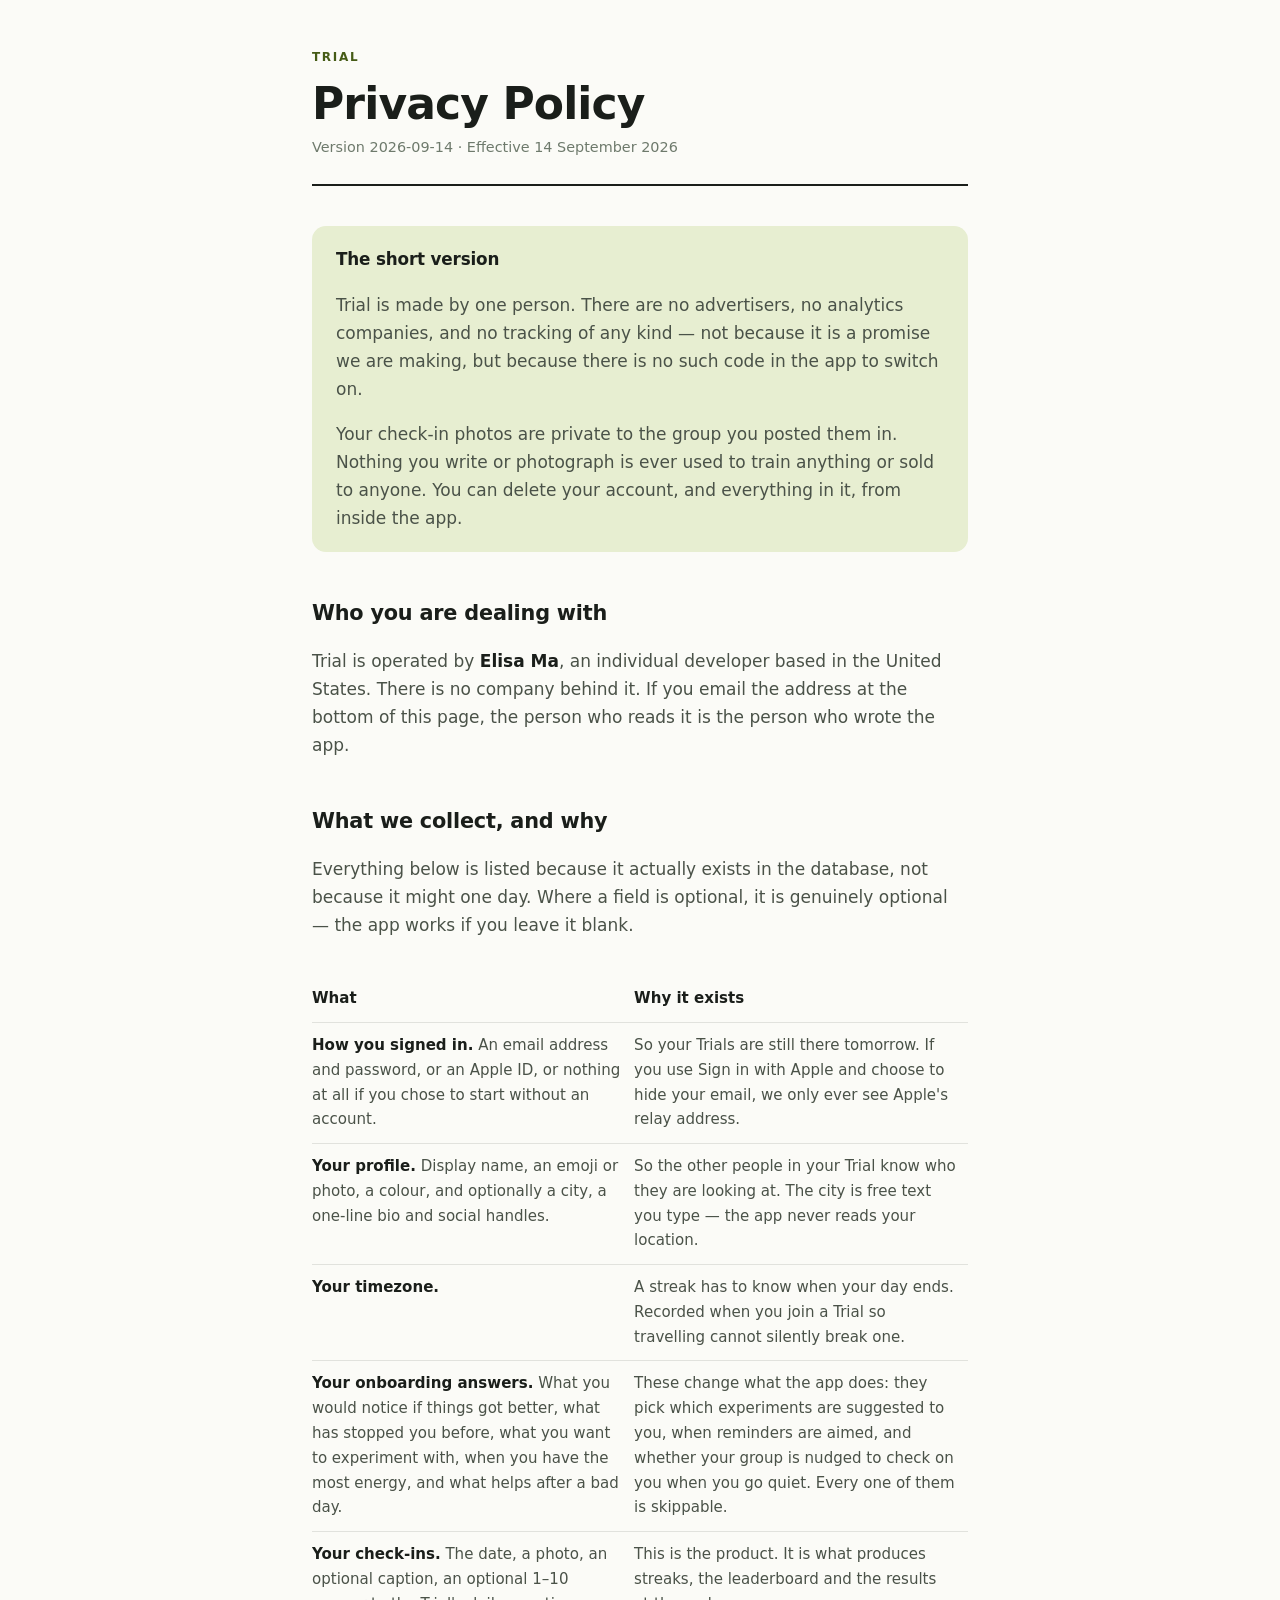
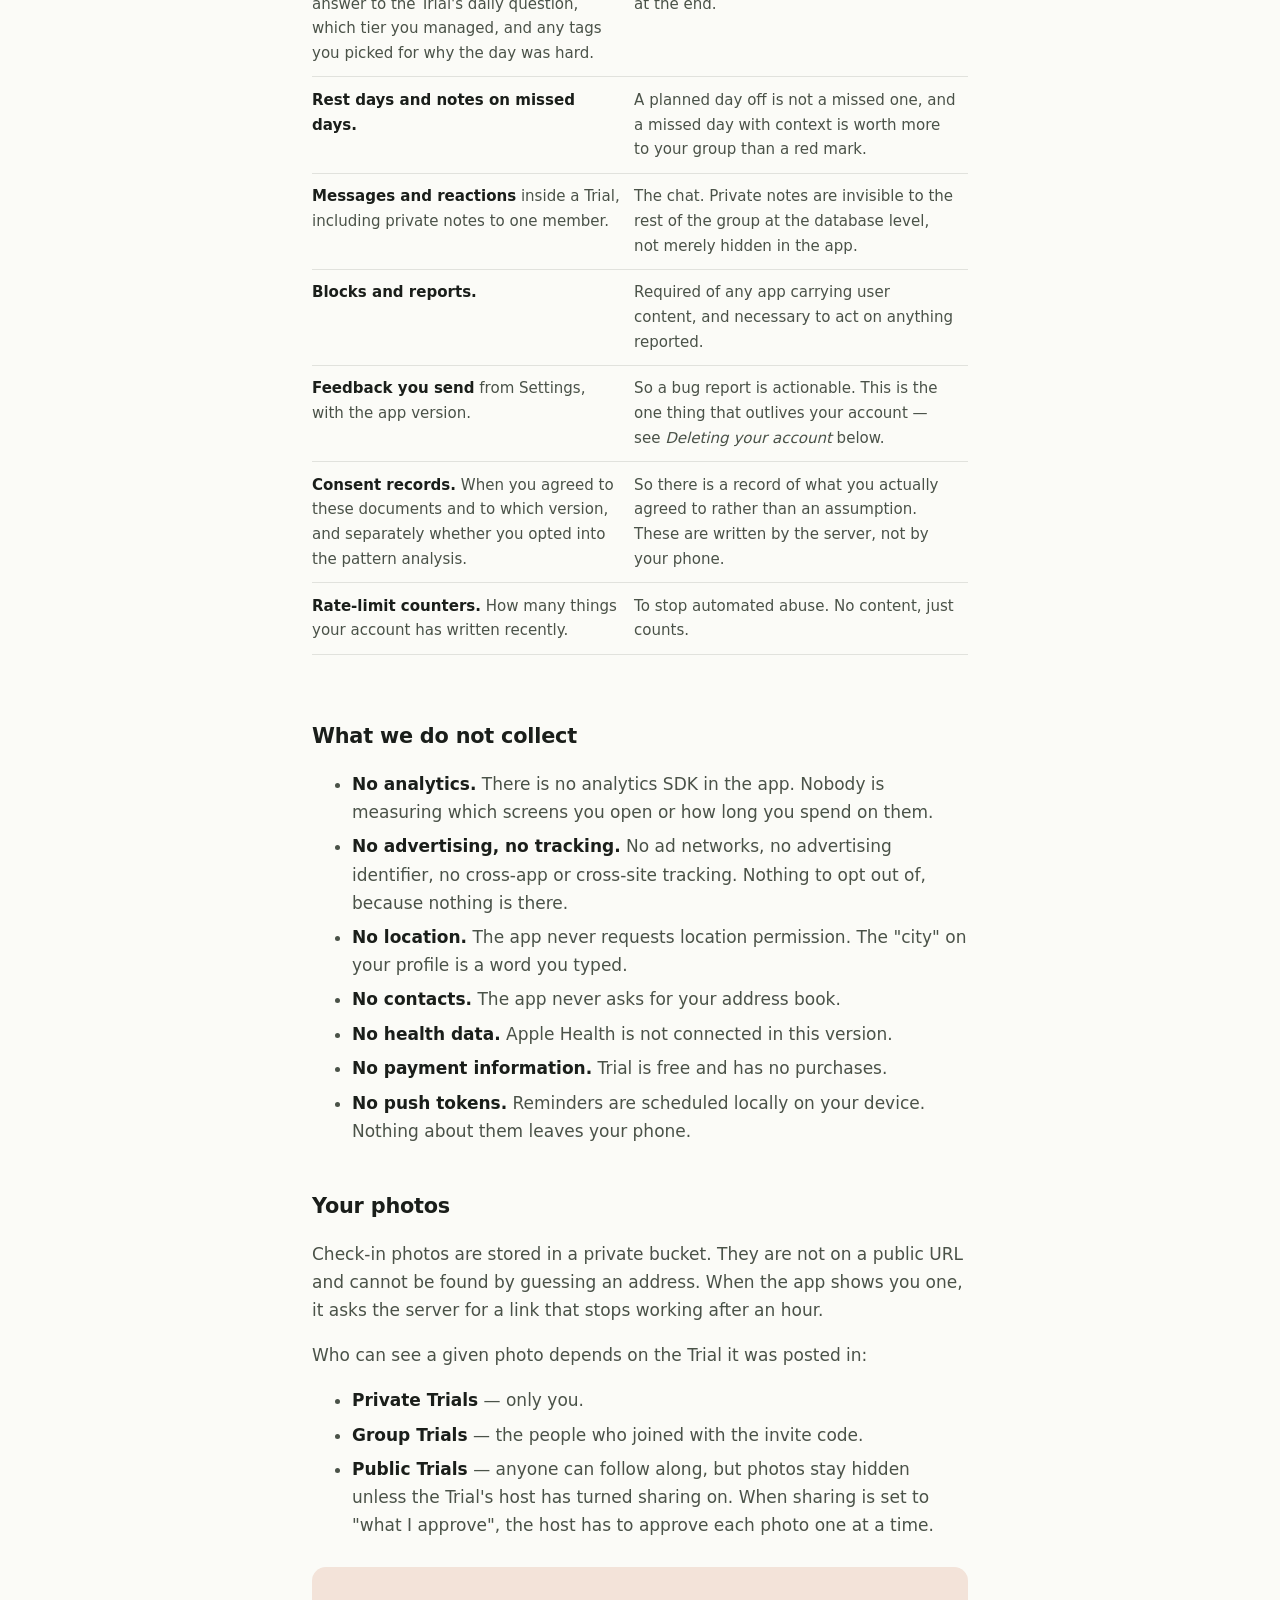
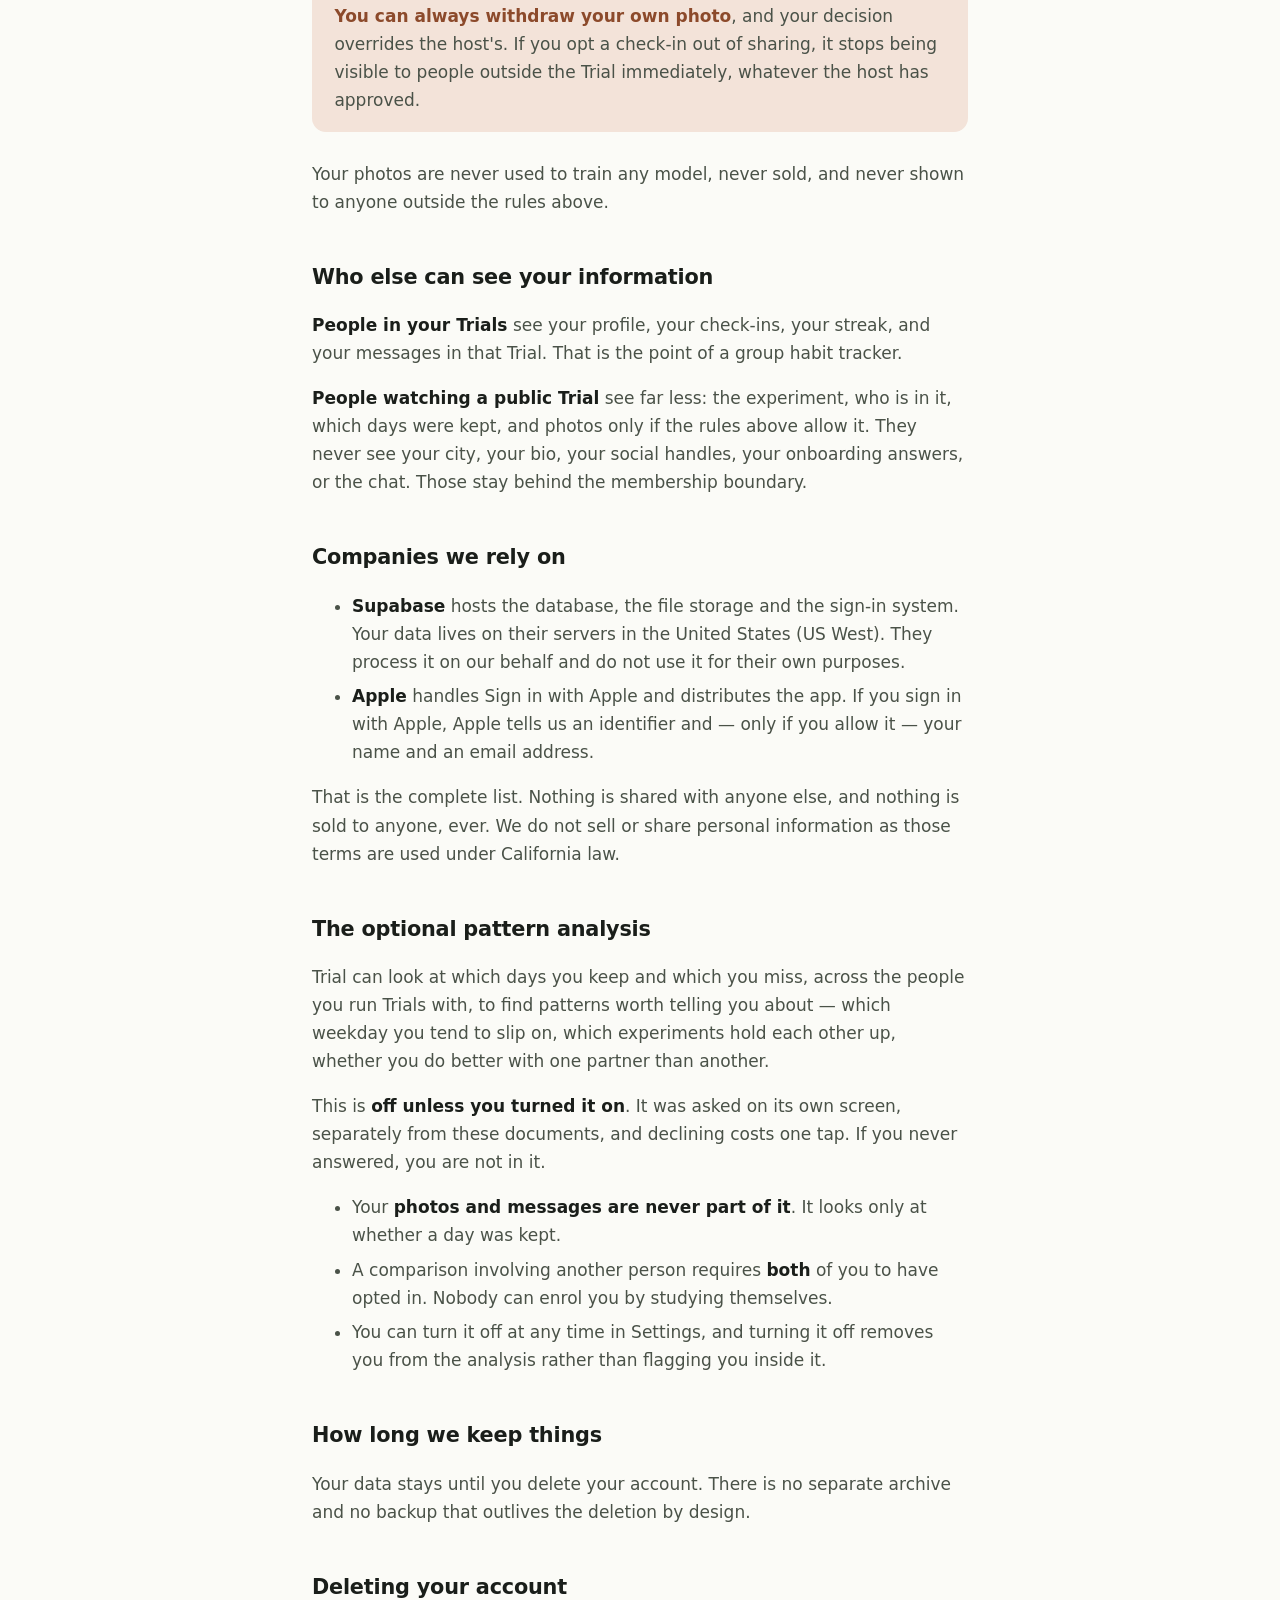
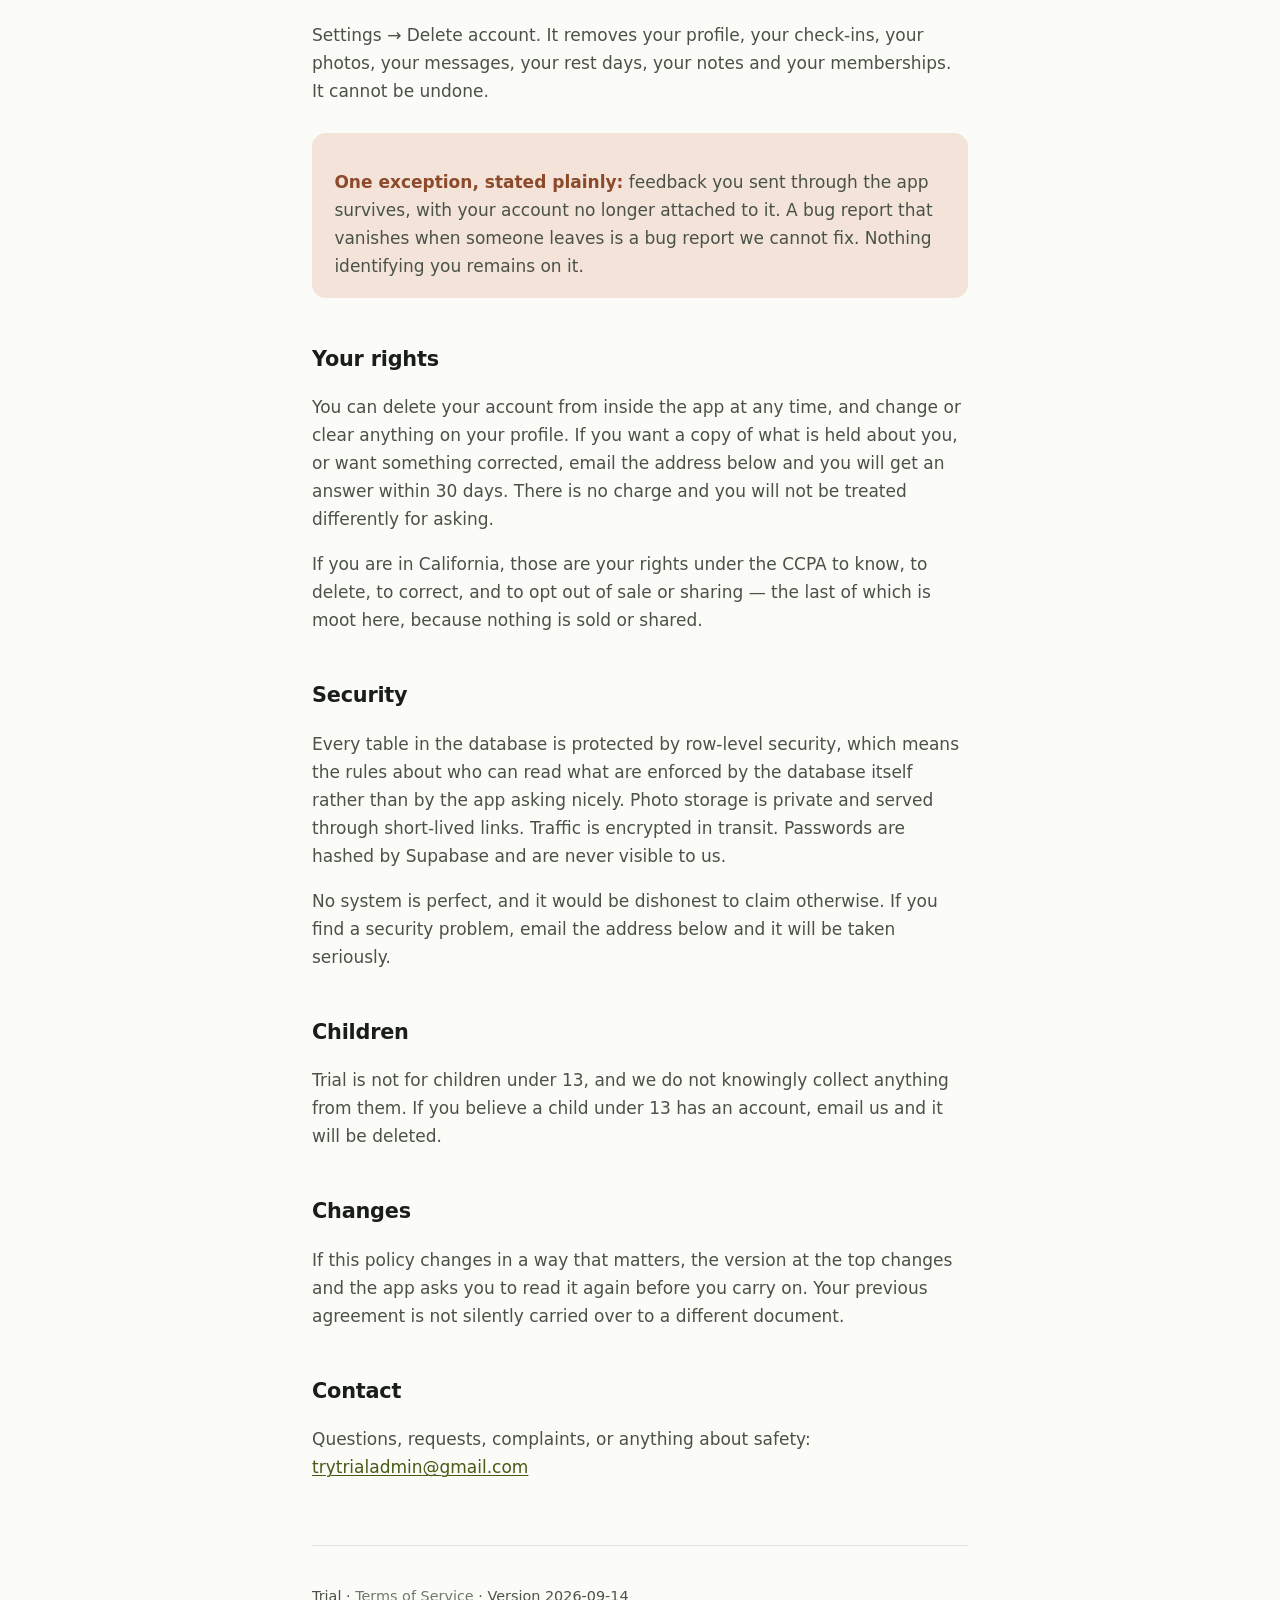
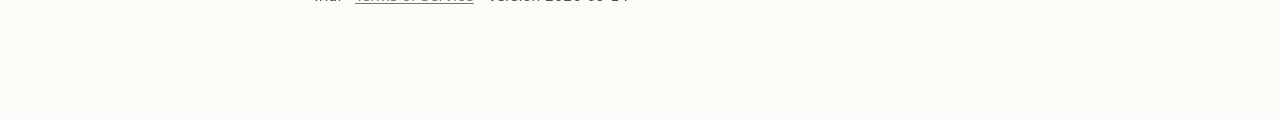
==== privacy.html @ d8cd2674 "Publish the Privacy Policy and Terms of Service Apple requires a publicly reachable privacy policy U" ====
<!doctype html>
<html lang="en">
<head>
<meta charset="utf-8">
<meta name="viewport" content="width=device-width, initial-scale=1">
<title>Privacy Policy — Trial</title>
<link rel="stylesheet" href="_style.css">
</head>
<body>
<div class="wrap">

<header>
  <p class="mark">Trial</p>
  <h1>Privacy Policy</h1>
  <p class="meta">Version 2026-09-14 · Effective 14 September 2026</p>
</header>

<div class="summary">
  <h2>The short version</h2>
  <p>Trial is made by one person. There are no advertisers, no analytics companies, and
  no tracking of any kind — not because it is a promise we are making, but because there
  is no such code in the app to switch on.</p>
  <p>Your check-in photos are private to the group you posted them in. Nothing you write
  or photograph is ever used to train anything or sold to anyone. You can delete your
  account, and everything in it, from inside the app.</p>
</div>

<h2>Who you are dealing with</h2>
<p>Trial is operated by <strong>Elisa Ma</strong>, an individual developer based in the
United States. There is no company behind it. If you email the address at the bottom of
this page, the person who reads it is the person who wrote the app.</p>

<h2>What we collect, and why</h2>
<p>Everything below is listed because it actually exists in the database, not because it
might one day. Where a field is optional, it is genuinely optional — the app works if you
leave it blank.</p>

<div class="scroll">
<table>
  <thead>
    <tr><th>What</th><th>Why it exists</th></tr>
  </thead>
  <tbody>
    <tr>
      <td><strong>How you signed in.</strong> An email address and password, or an Apple
      ID, or nothing at all if you chose to start without an account.</td>
      <td>So your Trials are still there tomorrow. If you use Sign in with Apple and
      choose to hide your email, we only ever see Apple's relay address.</td>
    </tr>
    <tr>
      <td><strong>Your profile.</strong> Display name, an emoji or photo, a colour, and
      optionally a city, a one-line bio and social handles.</td>
      <td>So the other people in your Trial know who they are looking at. The city is
      free text you type — the app never reads your location.</td>
    </tr>
    <tr>
      <td><strong>Your timezone.</strong></td>
      <td>A streak has to know when your day ends. Recorded when you join a Trial so
      travelling cannot silently break one.</td>
    </tr>
    <tr>
      <td><strong>Your onboarding answers.</strong> What you would notice if things got
      better, what has stopped you before, what you want to experiment with, when you
      have the most energy, and what helps after a bad day.</td>
      <td>These change what the app does: they pick which experiments are suggested to
      you, when reminders are aimed, and whether your group is nudged to check on you
      when you go quiet. Every one of them is skippable.</td>
    </tr>
    <tr>
      <td><strong>Your check-ins.</strong> The date, a photo, an optional caption, an
      optional 1–10 answer to the Trial's daily question, which tier you managed, and any
      tags you picked for why the day was hard.</td>
      <td>This is the product. It is what produces streaks, the leaderboard and the
      results at the end.</td>
    </tr>
    <tr>
      <td><strong>Rest days and notes on missed days.</strong></td>
      <td>A planned day off is not a missed one, and a missed day with context is worth
      more to your group than a red mark.</td>
    </tr>
    <tr>
      <td><strong>Messages and reactions</strong> inside a Trial, including private notes
      to one member.</td>
      <td>The chat. Private notes are invisible to the rest of the group at the database
      level, not merely hidden in the app.</td>
    </tr>
    <tr>
      <td><strong>Blocks and reports.</strong></td>
      <td>Required of any app carrying user content, and necessary to act on anything
      reported.</td>
    </tr>
    <tr>
      <td><strong>Feedback you send</strong> from Settings, with the app version.</td>
      <td>So a bug report is actionable. This is the one thing that outlives your account
      — see <em>Deleting your account</em> below.</td>
    </tr>
    <tr>
      <td><strong>Consent records.</strong> When you agreed to these documents and to
      which version, and separately whether you opted into the pattern analysis.</td>
      <td>So there is a record of what you actually agreed to rather than an assumption.
      These are written by the server, not by your phone.</td>
    </tr>
    <tr>
      <td><strong>Rate-limit counters.</strong> How many things your account has written
      recently.</td>
      <td>To stop automated abuse. No content, just counts.</td>
    </tr>
  </tbody>
</table>
</div>

<h2>What we do not collect</h2>
<ul>
  <li><strong>No analytics.</strong> There is no analytics SDK in the app. Nobody is
  measuring which screens you open or how long you spend on them.</li>
  <li><strong>No advertising, no tracking.</strong> No ad networks, no advertising
  identifier, no cross-app or cross-site tracking. Nothing to opt out of, because nothing
  is there.</li>
  <li><strong>No location.</strong> The app never requests location permission. The
  "city" on your profile is a word you typed.</li>
  <li><strong>No contacts.</strong> The app never asks for your address book.</li>
  <li><strong>No health data.</strong> Apple Health is not connected in this version.</li>
  <li><strong>No payment information.</strong> Trial is free and has no purchases.</li>
  <li><strong>No push tokens.</strong> Reminders are scheduled locally on your device.
  Nothing about them leaves your phone.</li>
</ul>

<h2>Your photos</h2>
<p>Check-in photos are stored in a private bucket. They are not on a public URL and cannot
be found by guessing an address. When the app shows you one, it asks the server for a link
that stops working after an hour.</p>
<p>Who can see a given photo depends on the Trial it was posted in:</p>
<ul>
  <li><strong>Private Trials</strong> — only you.</li>
  <li><strong>Group Trials</strong> — the people who joined with the invite code.</li>
  <li><strong>Public Trials</strong> — anyone can follow along, but photos stay hidden
  unless the Trial's host has turned sharing on. When sharing is set to "what I approve",
  the host has to approve each photo one at a time.</li>
</ul>
<div class="callout">
  <p><strong>You can always withdraw your own photo</strong>, and your decision overrides
  the host's. If you opt a check-in out of sharing, it stops being visible to people
  outside the Trial immediately, whatever the host has approved.</p>
</div>
<p>Your photos are never used to train any model, never sold, and never shown to anyone
outside the rules above.</p>

<h2>Who else can see your information</h2>
<p><strong>People in your Trials</strong> see your profile, your check-ins, your streak,
and your messages in that Trial. That is the point of a group habit tracker.</p>
<p><strong>People watching a public Trial</strong> see far less: the experiment, who is in
it, which days were kept, and photos only if the rules above allow it. They never see your
city, your bio, your social handles, your onboarding answers, or the chat. Those stay
behind the membership boundary.</p>

<h2>Companies we rely on</h2>
<ul>
  <li><strong>Supabase</strong> hosts the database, the file storage and the sign-in
  system. Your data lives on their servers in the United States (US West). They process
  it on our behalf and do not use it for their own purposes.</li>
  <li><strong>Apple</strong> handles Sign in with Apple and distributes the app. If you
  sign in with Apple, Apple tells us an identifier and — only if you allow it — your name
  and an email address.</li>
</ul>
<p>That is the complete list. Nothing is shared with anyone else, and nothing is sold to
anyone, ever. We do not sell or share personal information as those terms are used under
California law.</p>

<h2>The optional pattern analysis</h2>
<p>Trial can look at which days you keep and which you miss, across the people you run
Trials with, to find patterns worth telling you about — which weekday you tend to slip on,
which experiments hold each other up, whether you do better with one partner than another.</p>
<p>This is <strong>off unless you turned it on</strong>. It was asked on its own screen,
separately from these documents, and declining costs one tap. If you never answered, you
are not in it.</p>
<ul>
  <li>Your <strong>photos and messages are never part of it</strong>. It looks only at
  whether a day was kept.</li>
  <li>A comparison involving another person requires <strong>both</strong> of you to have
  opted in. Nobody can enrol you by studying themselves.</li>
  <li>You can turn it off at any time in Settings, and turning it off removes you from the
  analysis rather than flagging you inside it.</li>
</ul>

<h2>How long we keep things</h2>
<p>Your data stays until you delete your account. There is no separate archive and no
backup that outlives the deletion by design.</p>

<h2>Deleting your account</h2>
<p>Settings → Delete account. It removes your profile, your check-ins, your photos, your
messages, your rest days, your notes and your memberships. It cannot be undone.</p>
<div class="callout">
  <p><strong>One exception, stated plainly:</strong> feedback you sent through the app
  survives, with your account no longer attached to it. A bug report that vanishes when
  someone leaves is a bug report we cannot fix. Nothing identifying you remains on it.</p>
</div>

<h2>Your rights</h2>
<p>You can delete your account from inside the app at any time, and change or clear
anything on your profile. If you want a copy of what is held about you, or want something
corrected, email the address below and you will get an answer within 30 days. There is no
charge and you will not be treated differently for asking.</p>
<p>If you are in California, those are your rights under the CCPA to know, to delete, to
correct, and to opt out of sale or sharing — the last of which is moot here, because
nothing is sold or shared.</p>

<h2>Security</h2>
<p>Every table in the database is protected by row-level security, which means the rules
about who can read what are enforced by the database itself rather than by the app asking
nicely. Photo storage is private and served through short-lived links. Traffic is
encrypted in transit. Passwords are hashed by Supabase and are never visible to us.</p>
<p>No system is perfect, and it would be dishonest to claim otherwise. If you find a
security problem, email the address below and it will be taken seriously.</p>

<h2>Children</h2>
<p>Trial is not for children under 13, and we do not knowingly collect anything from them.
If you believe a child under 13 has an account, email us and it will be deleted.</p>

<h2>Changes</h2>
<p>If this policy changes in a way that matters, the version at the top changes and the app
asks you to read it again before you carry on. Your previous agreement is not silently
carried over to a different document.</p>

<h2>Contact</h2>
<p>Questions, requests, complaints, or anything about safety:
<a href="mailto:trytrialadmin@gmail.com">trytrialadmin@gmail.com</a></p>

<footer>
  <p>Trial · <a href="terms.html">Terms of Service</a> · Version 2026-09-14</p>
</footer>

</div>
</body>
</html>
---- _style.css ----
/* Shared styling for the two legal pages.
   Plain, readable, and theme-aware. A policy nobody can read fails at the only
   thing it exists to do, so the type is sized for reading rather than for
   getting through review. */

:root {
    color-scheme: light dark;

    --ink: #1A1E1A;
    --ink-soft: #4A5248;
    --ink-faint: #6E7A6C;
    --ground: #FBFBF7;
    --panel: #FFFFFF;
    --rule: rgba(36, 40, 35, 0.12);
    --accent: #455B16;
    --accent-wash: #E7EED1;
    --warn-wash: #F3E3D9;
    --warn-ink: #8C4A2B;
}

@media (prefers-color-scheme: dark) {
    :root {
        --ink: #EFF3E9;
        --ink-soft: #B8C2B4;
        --ink-faint: #8A947F;
        --ground: #0F120E;
        --panel: #171B15;
        --rule: rgba(239, 243, 233, 0.14);
        --accent: #C6DD62;
        --accent-wash: #293218;
        --warn-wash: #32200F;
        --warn-ink: #E5A57E;
    }
}

* { box-sizing: border-box; }

body {
    margin: 0;
    background: var(--ground);
    color: var(--ink);
    font: 17px/1.65 -apple-system, BlinkMacSystemFont, "Segoe UI", system-ui, sans-serif;
    -webkit-text-size-adjust: 100%;
}

.wrap {
    max-width: 44rem;
    margin: 0 auto;
    padding: 3rem 1.5rem 6rem;
}

header {
    border-bottom: 2px solid var(--ink);
    padding-bottom: 1.5rem;
    margin-bottom: 2.5rem;
}

.mark {
    font-size: 0.75rem;
    font-weight: 700;
    letter-spacing: 0.14em;
    text-transform: uppercase;
    color: var(--accent);
    margin: 0 0 0.75rem;
}

h1 {
    font-size: clamp(2rem, 6vw, 2.75rem);
    line-height: 1.1;
    margin: 0 0 0.5rem;
    letter-spacing: -0.02em;
    text-wrap: balance;
}

.meta {
    color: var(--ink-faint);
    font-size: 0.9rem;
    margin: 0;
}

h2 {
    font-size: 1.3rem;
    margin: 2.75rem 0 0.75rem;
    letter-spacing: -0.01em;
    text-wrap: balance;
}

h3 {
    font-size: 1.05rem;
    margin: 1.75rem 0 0.5rem;
}

p, li { color: var(--ink-soft); }
li { margin-bottom: 0.4rem; }
strong { color: var(--ink); font-weight: 650; }

a { color: var(--accent); text-decoration-thickness: 1px; text-underline-offset: 2px; }
a:focus-visible { outline: 2px solid var(--accent); outline-offset: 3px; border-radius: 2px; }

.summary {
    background: var(--accent-wash);
    border-radius: 14px;
    padding: 1.25rem 1.5rem;
    margin: 2rem 0;
}
.summary p:last-child { margin-bottom: 0; }
.summary h2 { margin-top: 0; font-size: 1.05rem; }

.callout {
    background: var(--warn-wash);
    border-radius: 14px;
    padding: 1.1rem 1.4rem;
    margin: 1.75rem 0;
}
.callout strong { color: var(--warn-ink); }
.callout p:last-child { margin-bottom: 0; }

table {
    width: 100%;
    border-collapse: collapse;
    margin: 1.25rem 0;
    font-size: 0.94rem;
}
th, td {
    text-align: left;
    padding: 0.65rem 0.75rem 0.65rem 0;
    border-bottom: 1px solid var(--rule);
    vertical-align: top;
    color: var(--ink-soft);
}
th { color: var(--ink); font-weight: 650; }
.scroll { overflow-x: auto; }

footer {
    margin-top: 4rem;
    padding-top: 1.5rem;
    border-top: 1px solid var(--rule);
    color: var(--ink-faint);
    font-size: 0.9rem;
}
footer a { color: var(--ink-faint); }
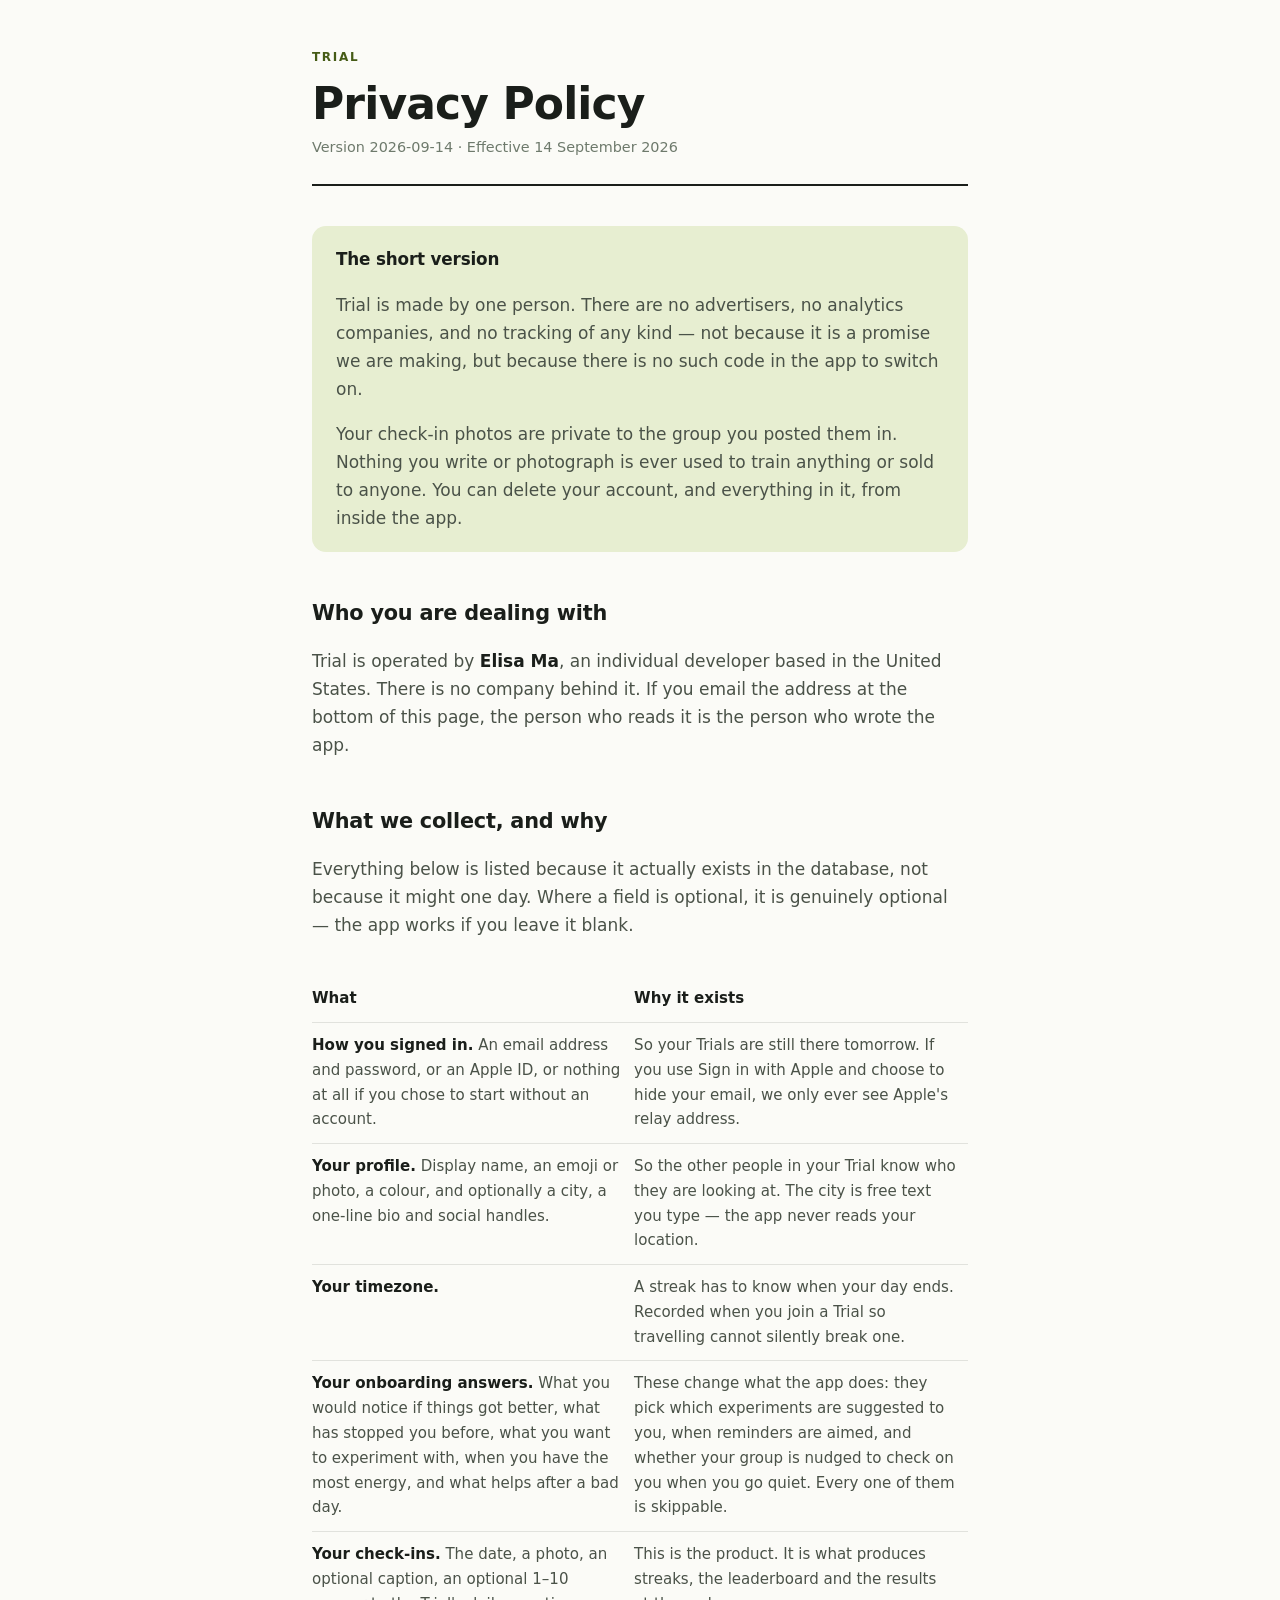
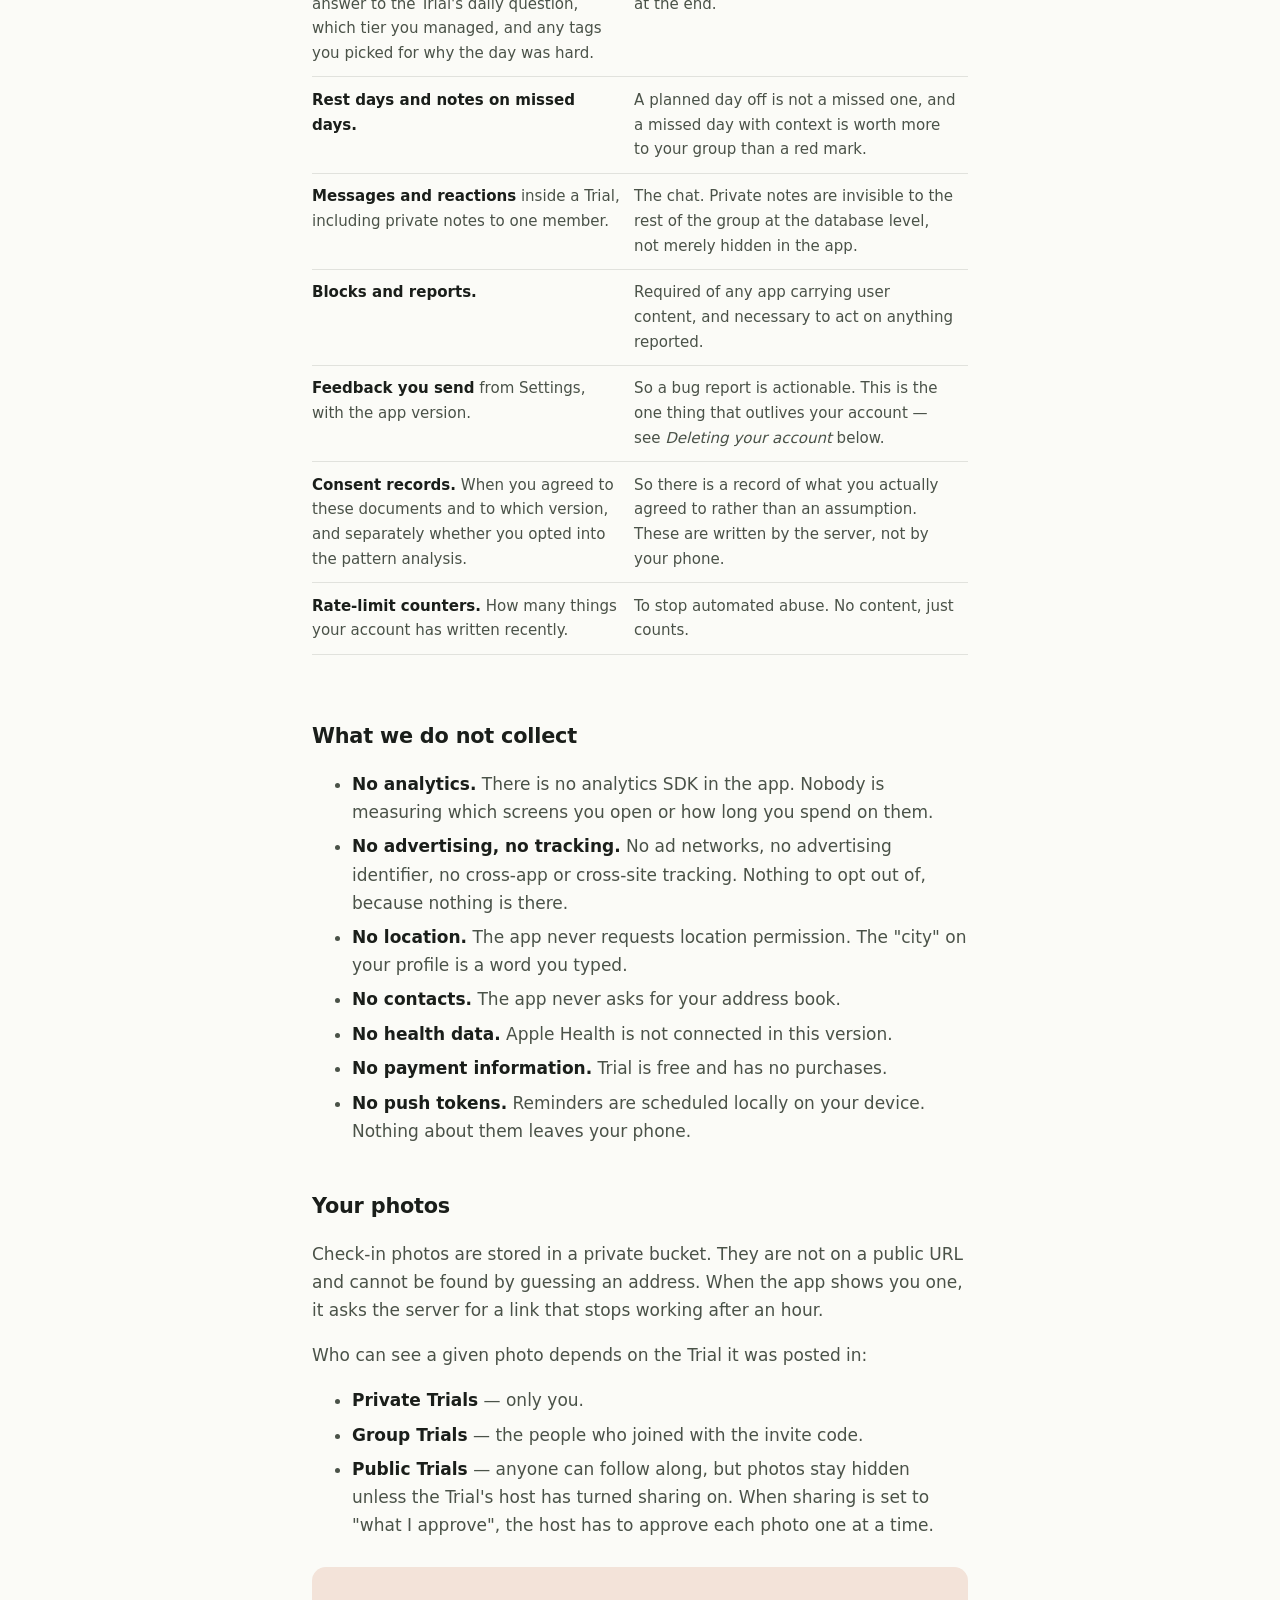
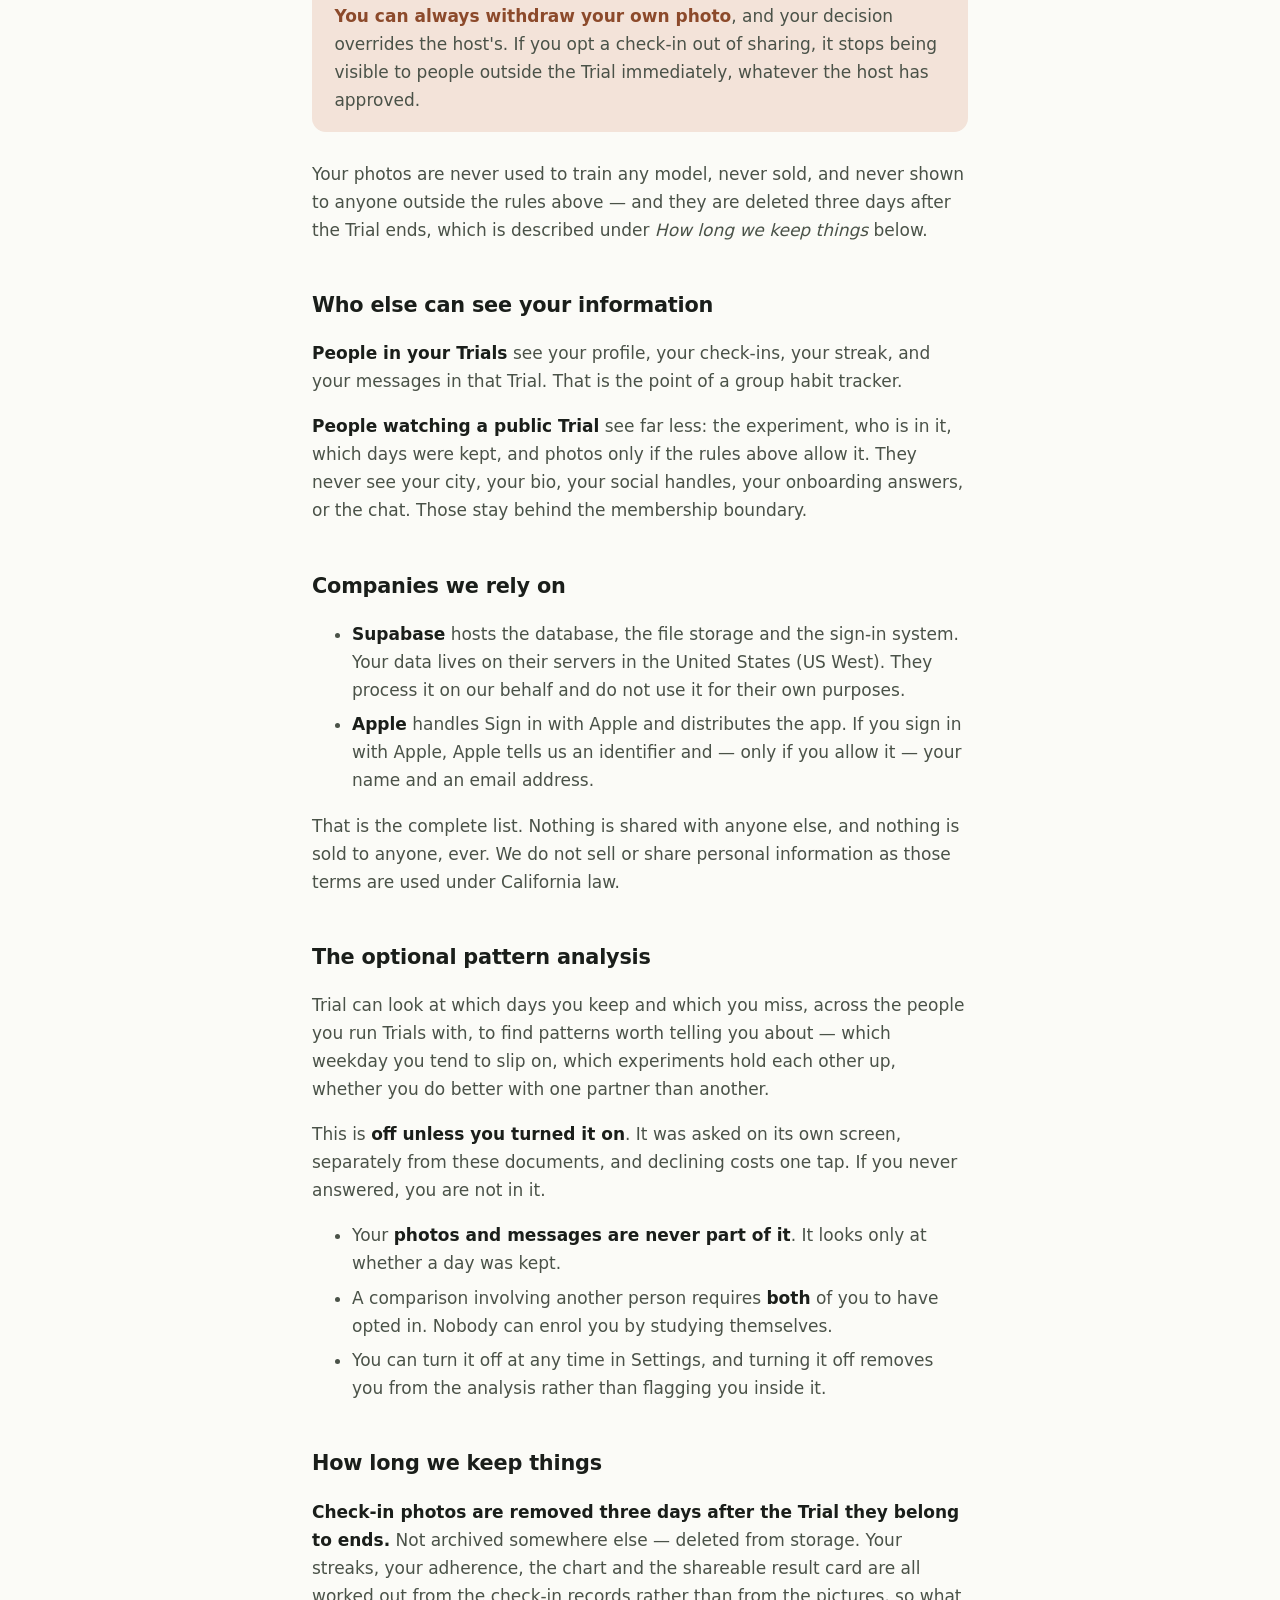
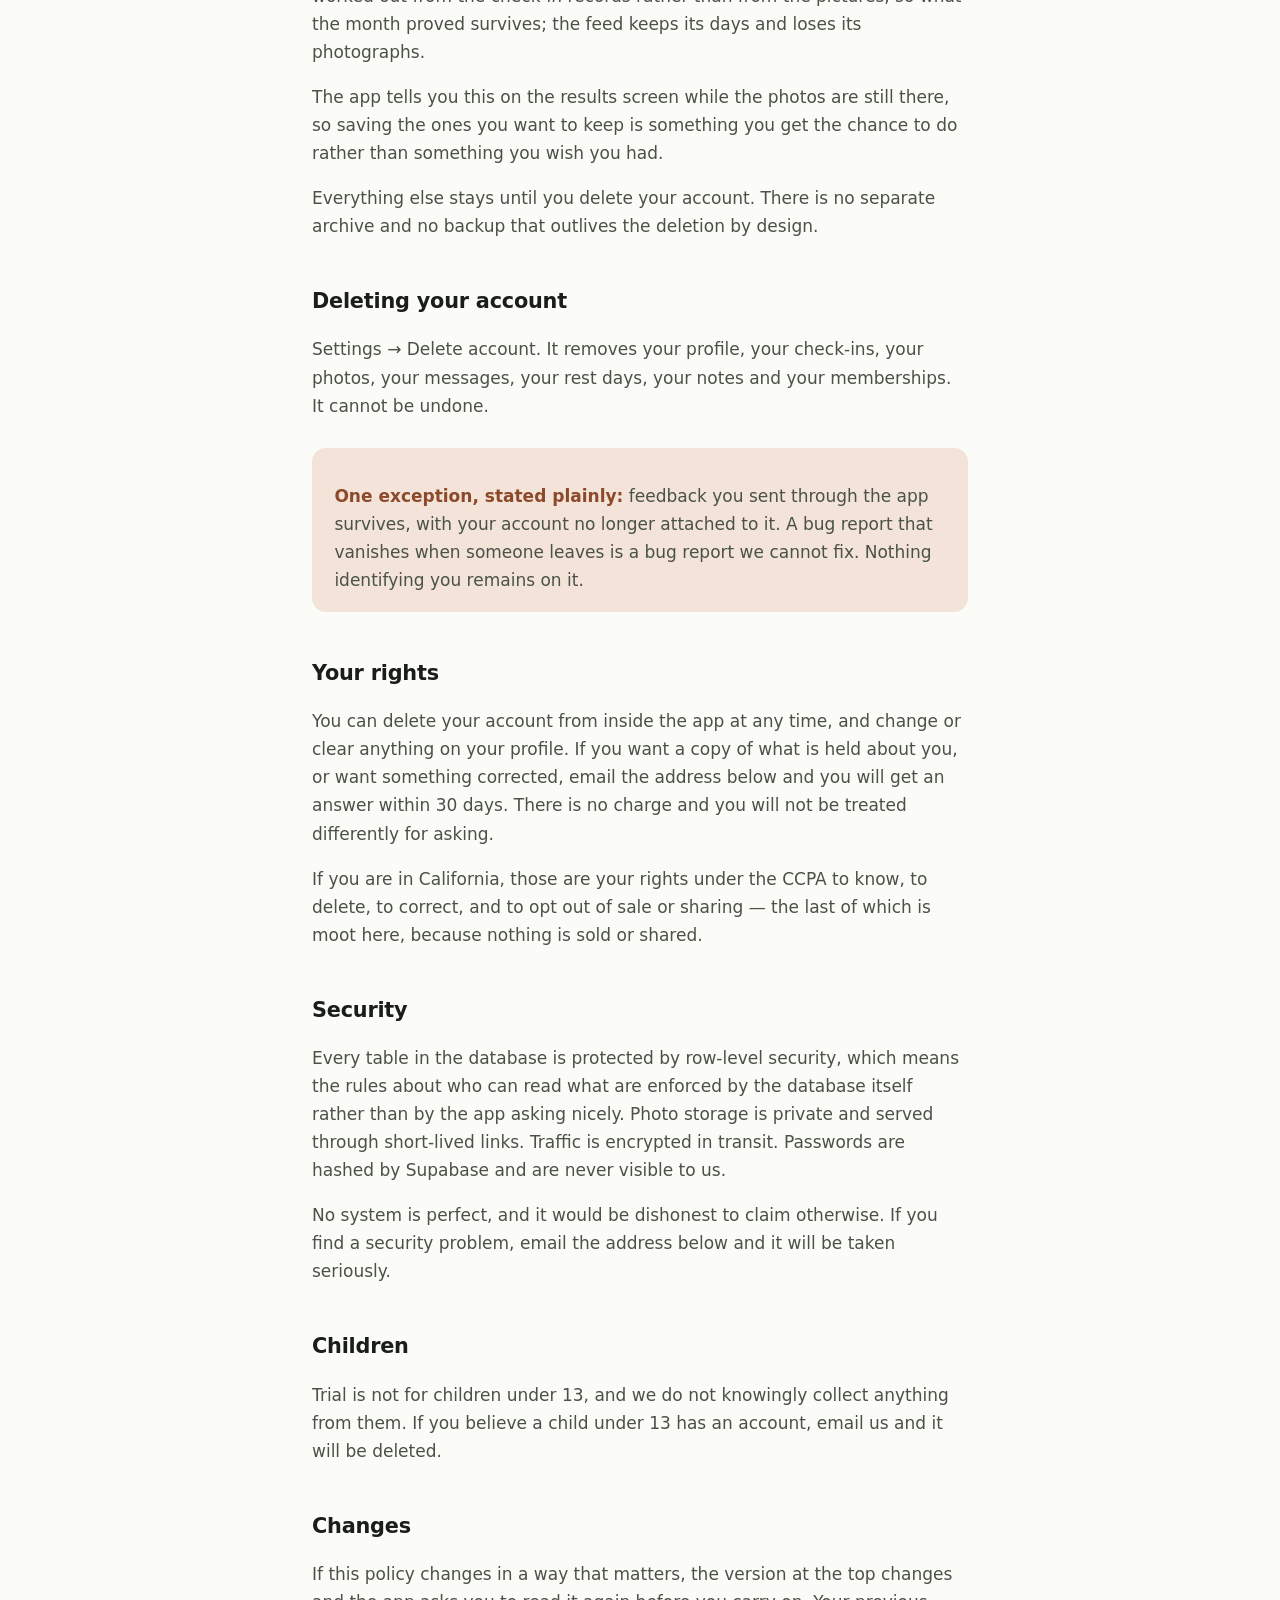
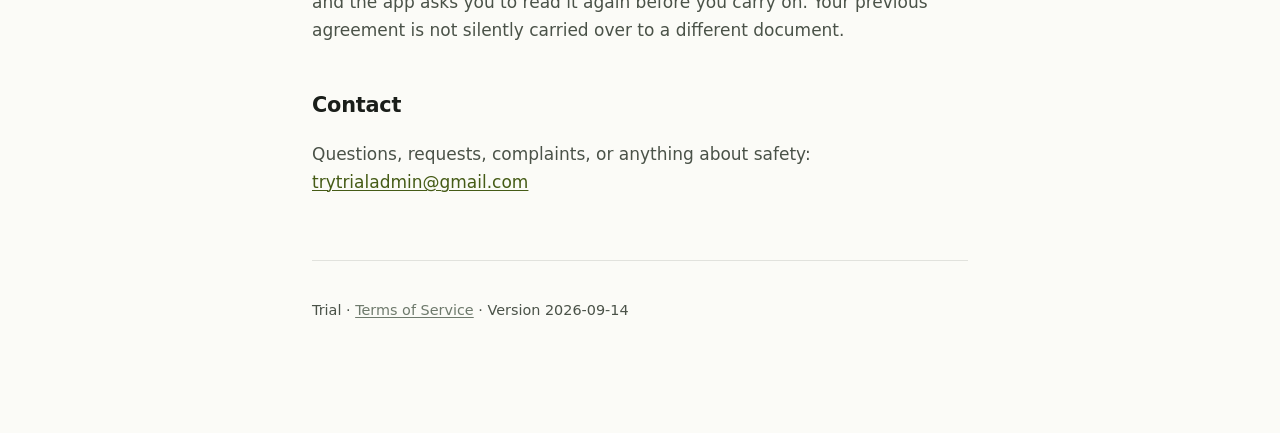
==== commit d674a545: "Privacy: disclose that proof photos are deleted after a Trial ends The policy said data stays until " ====
--- a/privacy.html
+++ b/privacy.html
@@ -4,7 +4,7 @@
 <meta charset="utf-8">
 <meta name="viewport" content="width=device-width, initial-scale=1">
 <title>Privacy Policy — Trial</title>
-<link rel="stylesheet" href="_style.css">
+<link rel="stylesheet" href="style.css">
 </head>
 <body>
 <div class="wrap">
@@ -143,7 +143,8 @@
   outside the Trial immediately, whatever the host has approved.</p>
 </div>
 <p>Your photos are never used to train any model, never sold, and never shown to anyone
-outside the rules above.</p>
+outside the rules above — and they are deleted three days after the Trial ends, which is
+described under <em>How long we keep things</em> below.</p>
 
 <h2>Who else can see your information</h2>
 <p><strong>People in your Trials</strong> see your profile, your check-ins, your streak,
@@ -183,8 +184,16 @@
 </ul>
 
 <h2>How long we keep things</h2>
-<p>Your data stays until you delete your account. There is no separate archive and no
-backup that outlives the deletion by design.</p>
+<p><strong>Check-in photos are removed three days after the Trial they belong to
+ends.</strong> Not archived somewhere else — deleted from storage. Your streaks, your
+adherence, the chart and the shareable result card are all worked out from the check-in
+records rather than from the pictures, so what the month proved survives; the feed keeps
+its days and loses its photographs.</p>
+<p>The app tells you this on the results screen while the photos are still there, so
+saving the ones you want to keep is something you get the chance to do rather than
+something you wish you had.</p>
+<p>Everything else stays until you delete your account. There is no separate archive and
+no backup that outlives the deletion by design.</p>
 
 <h2>Deleting your account</h2>
 <p>Settings → Delete account. It removes your profile, your check-ins, your photos, your
--- a/style.css
+++ b/style.css
@@ -0,0 +1,141 @@
+/* Shared styling for the two legal pages.
+   Plain, readable, and theme-aware. A policy nobody can read fails at the only
+   thing it exists to do, so the type is sized for reading rather than for
+   getting through review. */
+
+:root {
+    color-scheme: light dark;
+
+    --ink: #1A1E1A;
+    --ink-soft: #4A5248;
+    --ink-faint: #6E7A6C;
+    --ground: #FBFBF7;
+    --panel: #FFFFFF;
+    --rule: rgba(36, 40, 35, 0.12);
+    --accent: #455B16;
+    --accent-wash: #E7EED1;
+    --warn-wash: #F3E3D9;
+    --warn-ink: #8C4A2B;
+}
+
+@media (prefers-color-scheme: dark) {
+    :root {
+        --ink: #EFF3E9;
+        --ink-soft: #B8C2B4;
+        --ink-faint: #8A947F;
+        --ground: #0F120E;
+        --panel: #171B15;
+        --rule: rgba(239, 243, 233, 0.14);
+        --accent: #C6DD62;
+        --accent-wash: #293218;
+        --warn-wash: #32200F;
+        --warn-ink: #E5A57E;
+    }
+}
+
+* { box-sizing: border-box; }
+
+body {
+    margin: 0;
+    background: var(--ground);
+    color: var(--ink);
+    font: 17px/1.65 -apple-system, BlinkMacSystemFont, "Segoe UI", system-ui, sans-serif;
+    -webkit-text-size-adjust: 100%;
+}
+
+.wrap {
+    max-width: 44rem;
+    margin: 0 auto;
+    padding: 3rem 1.5rem 6rem;
+}
+
+header {
+    border-bottom: 2px solid var(--ink);
+    padding-bottom: 1.5rem;
+    margin-bottom: 2.5rem;
+}
+
+.mark {
+    font-size: 0.75rem;
+    font-weight: 700;
+    letter-spacing: 0.14em;
+    text-transform: uppercase;
+    color: var(--accent);
+    margin: 0 0 0.75rem;
+}
+
+h1 {
+    font-size: clamp(2rem, 6vw, 2.75rem);
+    line-height: 1.1;
+    margin: 0 0 0.5rem;
+    letter-spacing: -0.02em;
+    text-wrap: balance;
+}
+
+.meta {
+    color: var(--ink-faint);
+    font-size: 0.9rem;
+    margin: 0;
+}
+
+h2 {
+    font-size: 1.3rem;
+    margin: 2.75rem 0 0.75rem;
+    letter-spacing: -0.01em;
+    text-wrap: balance;
+}
+
+h3 {
+    font-size: 1.05rem;
+    margin: 1.75rem 0 0.5rem;
+}
+
+p, li { color: var(--ink-soft); }
+li { margin-bottom: 0.4rem; }
+strong { color: var(--ink); font-weight: 650; }
+
+a { color: var(--accent); text-decoration-thickness: 1px; text-underline-offset: 2px; }
+a:focus-visible { outline: 2px solid var(--accent); outline-offset: 3px; border-radius: 2px; }
+
+.summary {
+    background: var(--accent-wash);
+    border-radius: 14px;
+    padding: 1.25rem 1.5rem;
+    margin: 2rem 0;
+}
+.summary p:last-child { margin-bottom: 0; }
+.summary h2 { margin-top: 0; font-size: 1.05rem; }
+
+.callout {
+    background: var(--warn-wash);
+    border-radius: 14px;
+    padding: 1.1rem 1.4rem;
+    margin: 1.75rem 0;
+}
+.callout strong { color: var(--warn-ink); }
+.callout p:last-child { margin-bottom: 0; }
+
+table {
+    width: 100%;
+    border-collapse: collapse;
+    margin: 1.25rem 0;
+    font-size: 0.94rem;
+}
+th, td {
+    text-align: left;
+    padding: 0.65rem 0.75rem 0.65rem 0;
+    border-bottom: 1px solid var(--rule);
+    vertical-align: top;
+    color: var(--ink-soft);
+}
+th { color: var(--ink); font-weight: 650; }
+.scroll { overflow-x: auto; }
+
+footer {
+    margin-top: 4rem;
+    padding-top: 1.5rem;
+    border-top: 1px solid var(--rule);
+    color: var(--ink-faint);
+    font-size: 0.9rem;
+}
+footer a { color: var(--ink-faint); }
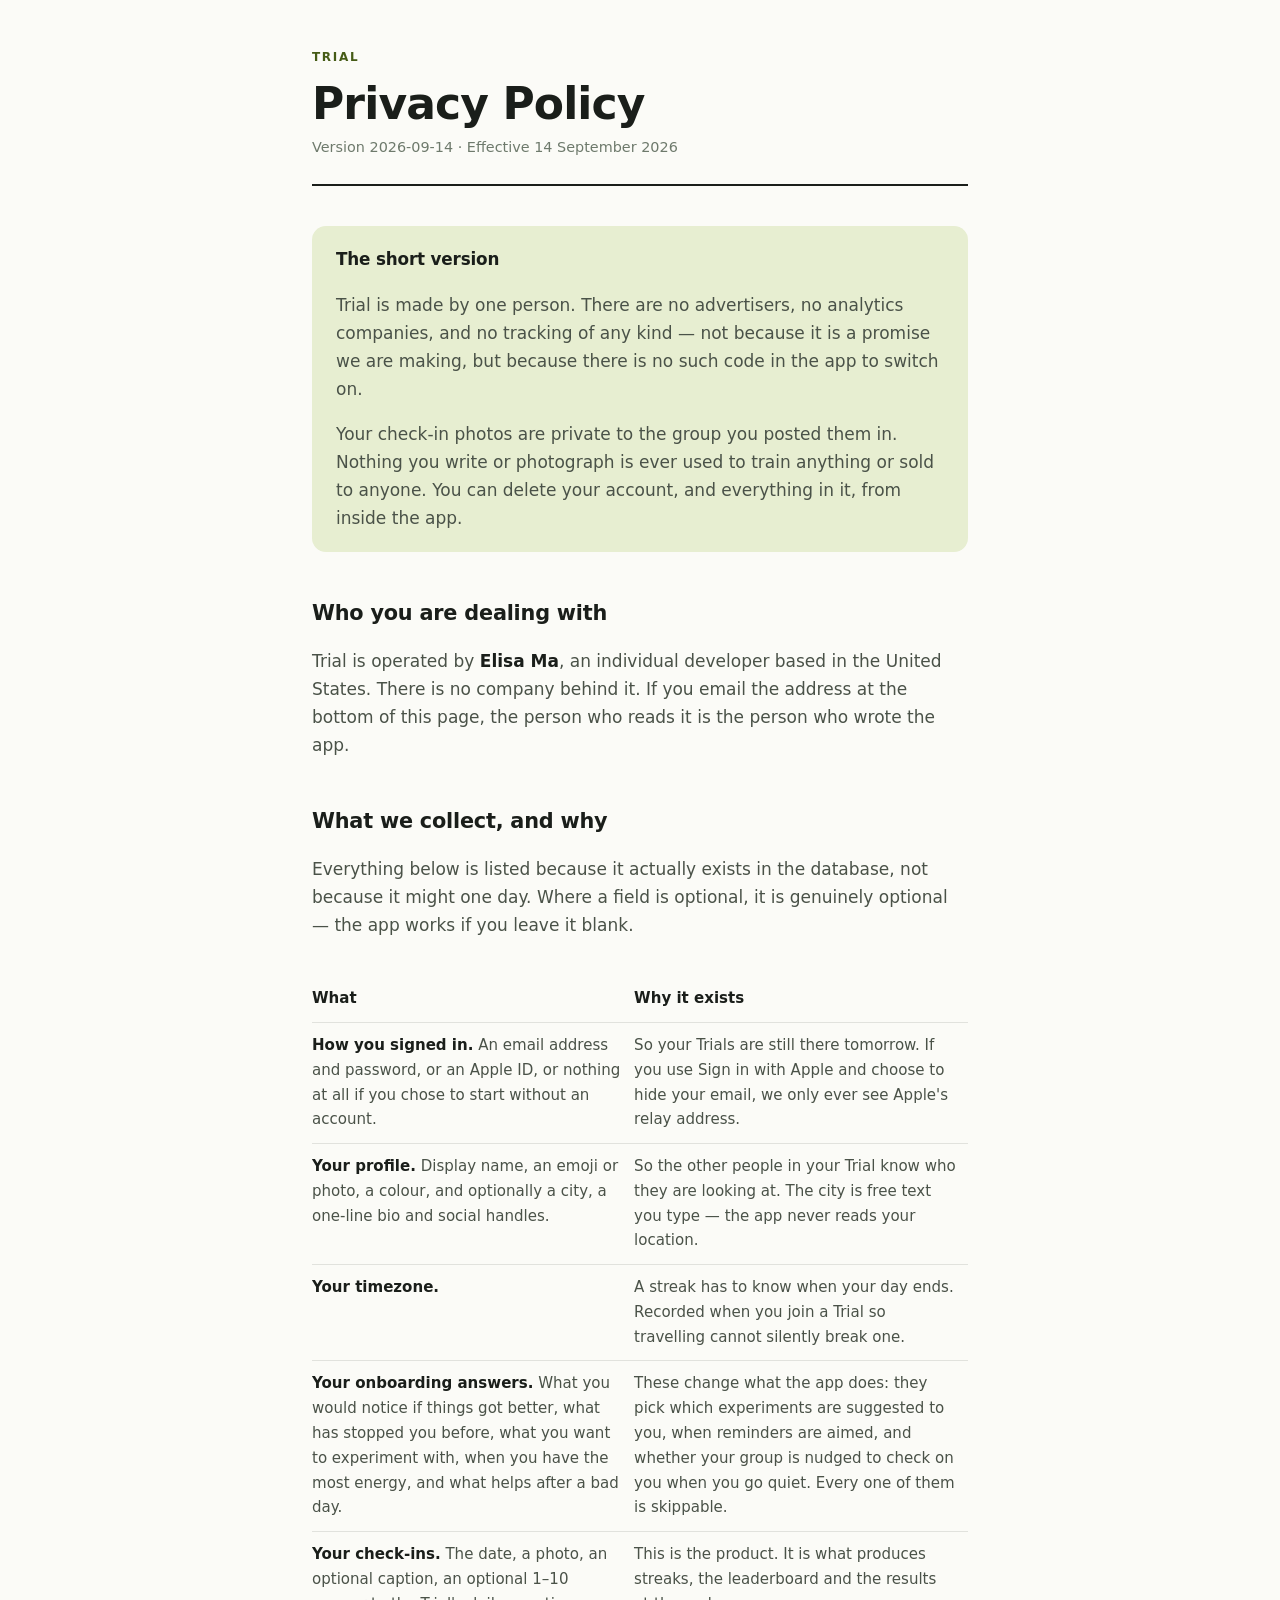
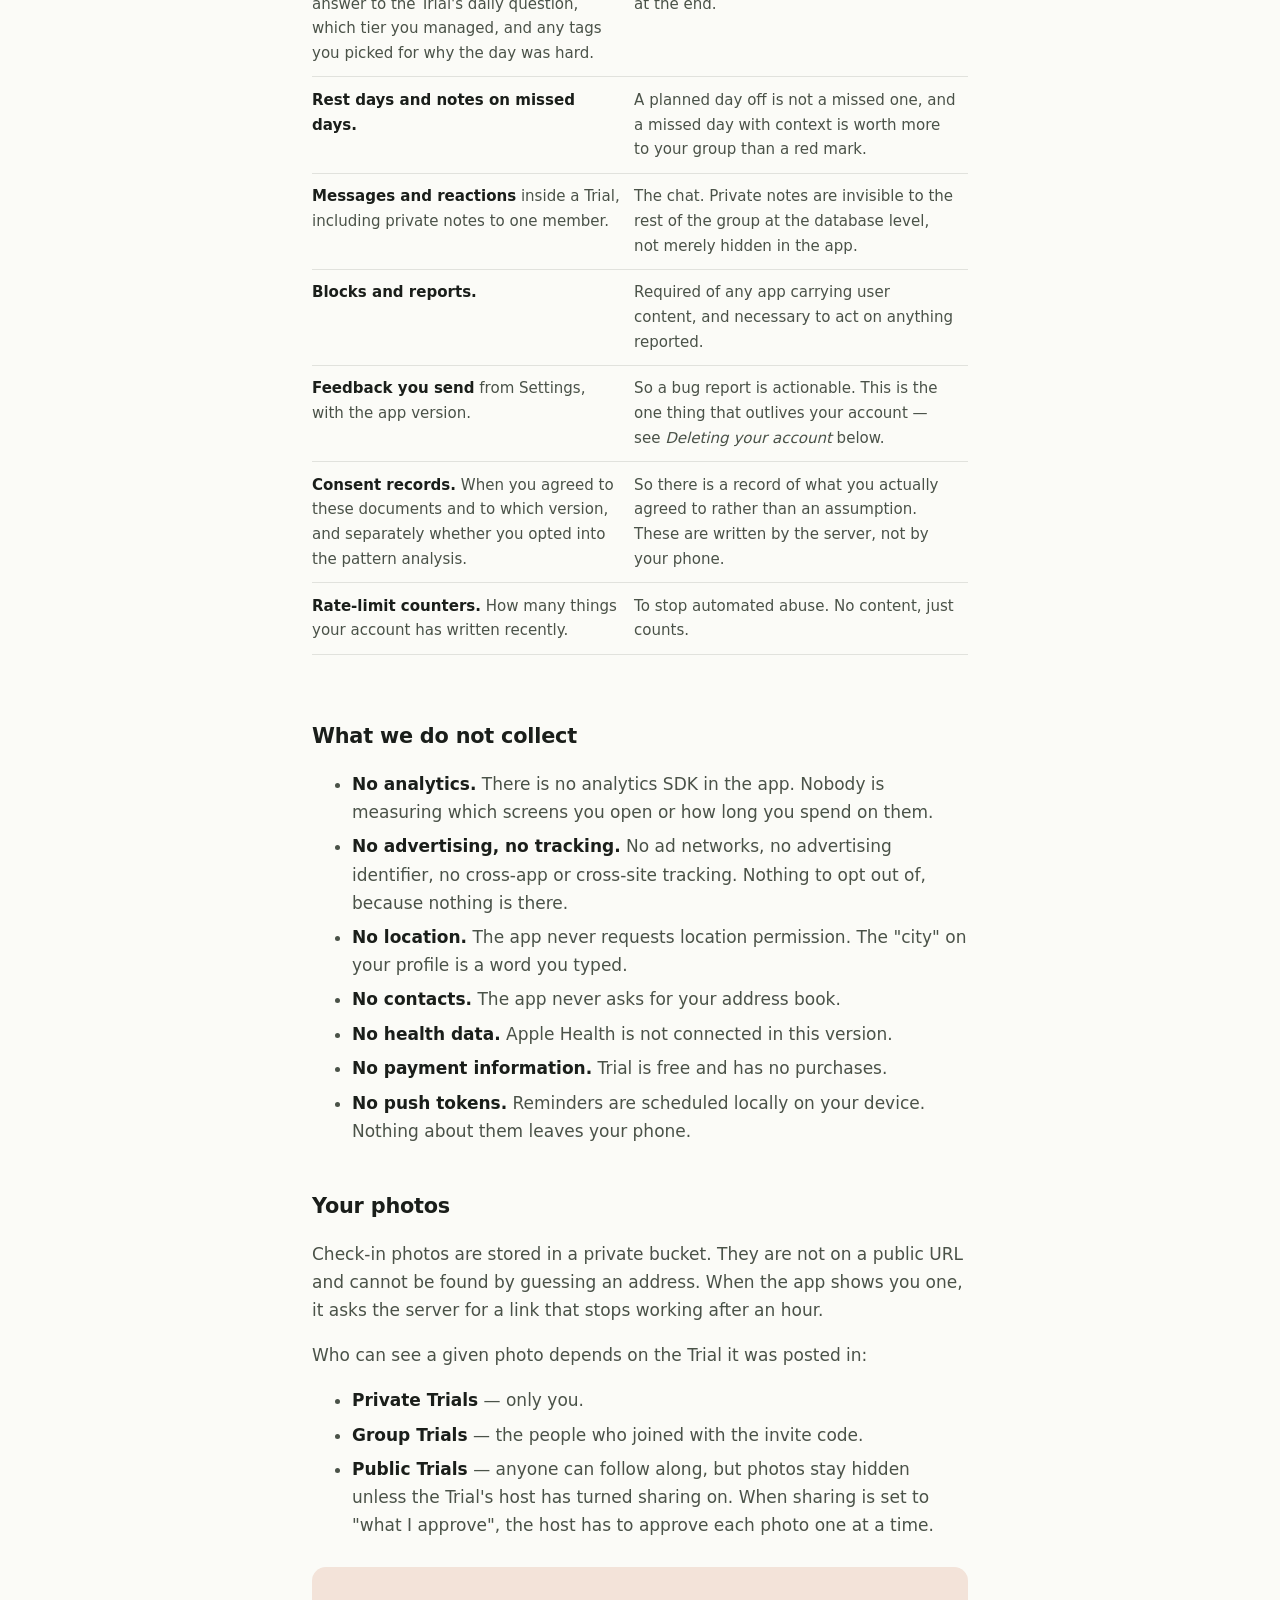
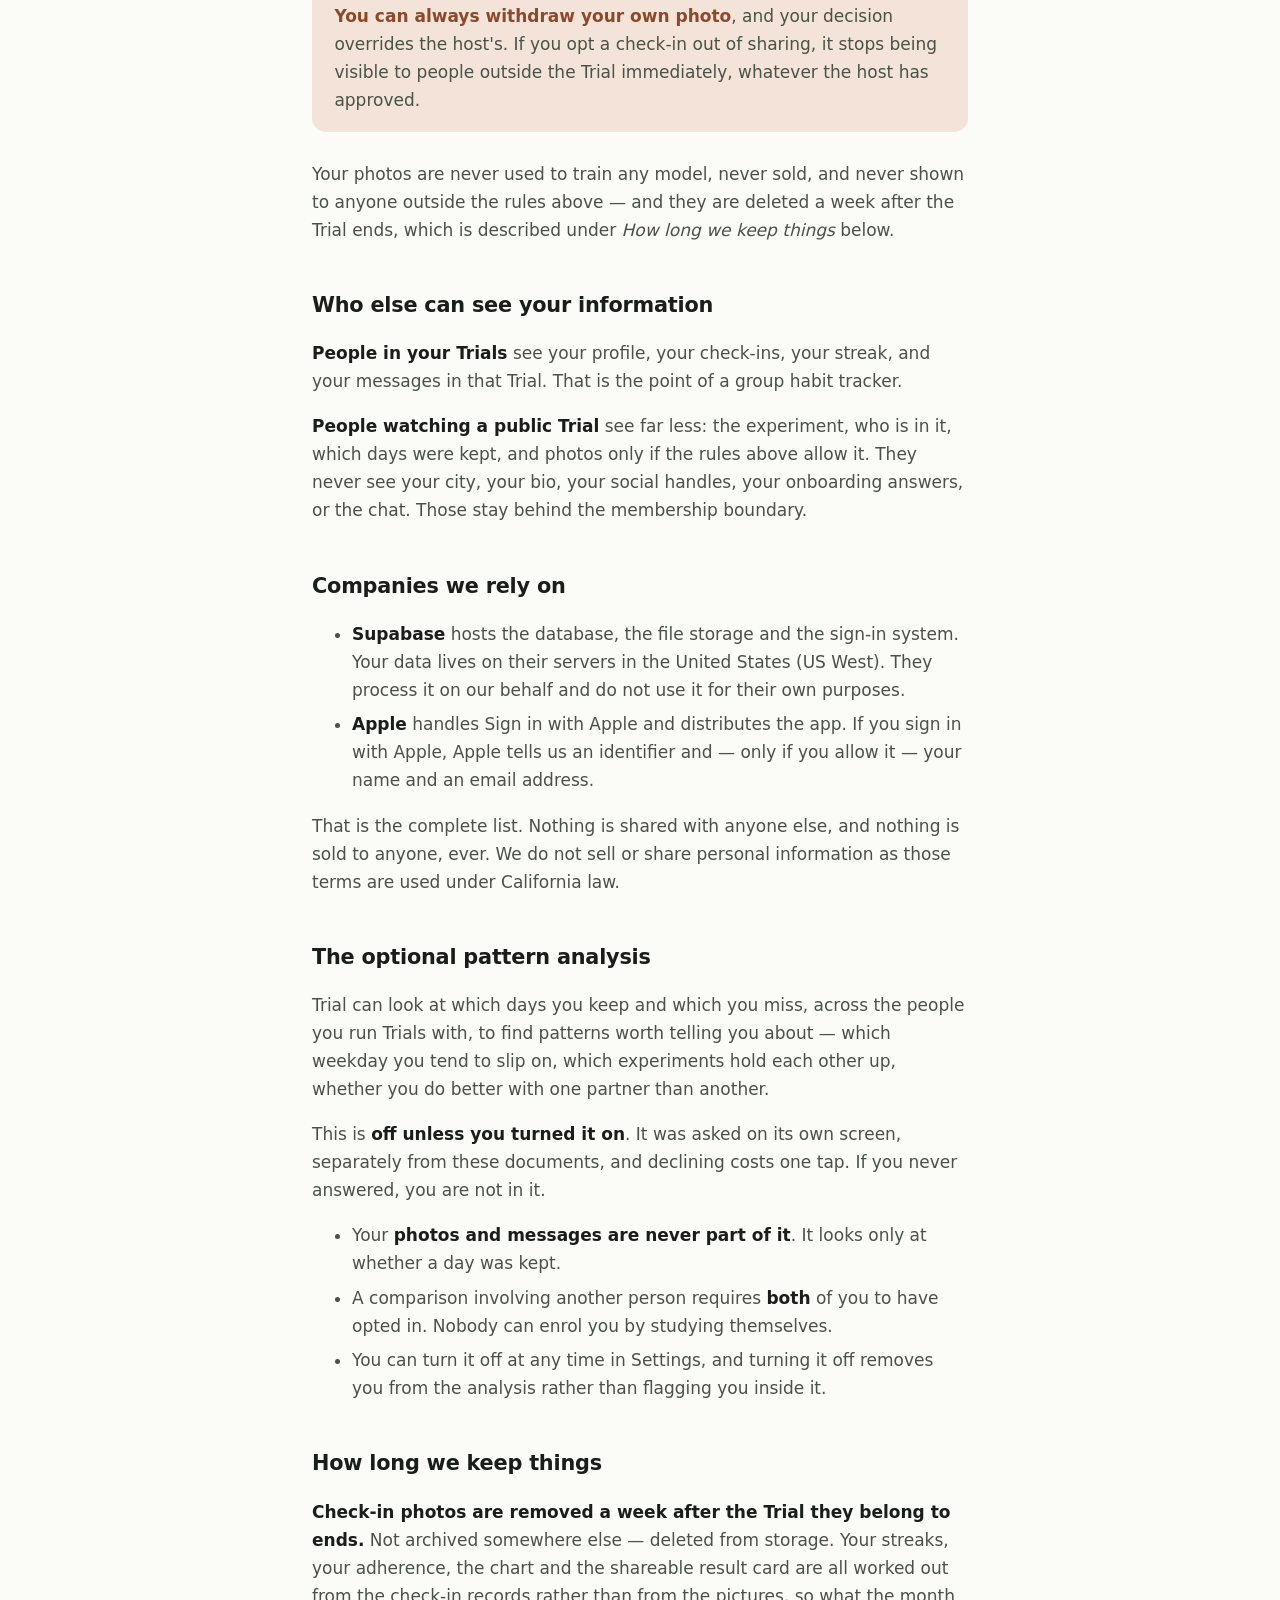
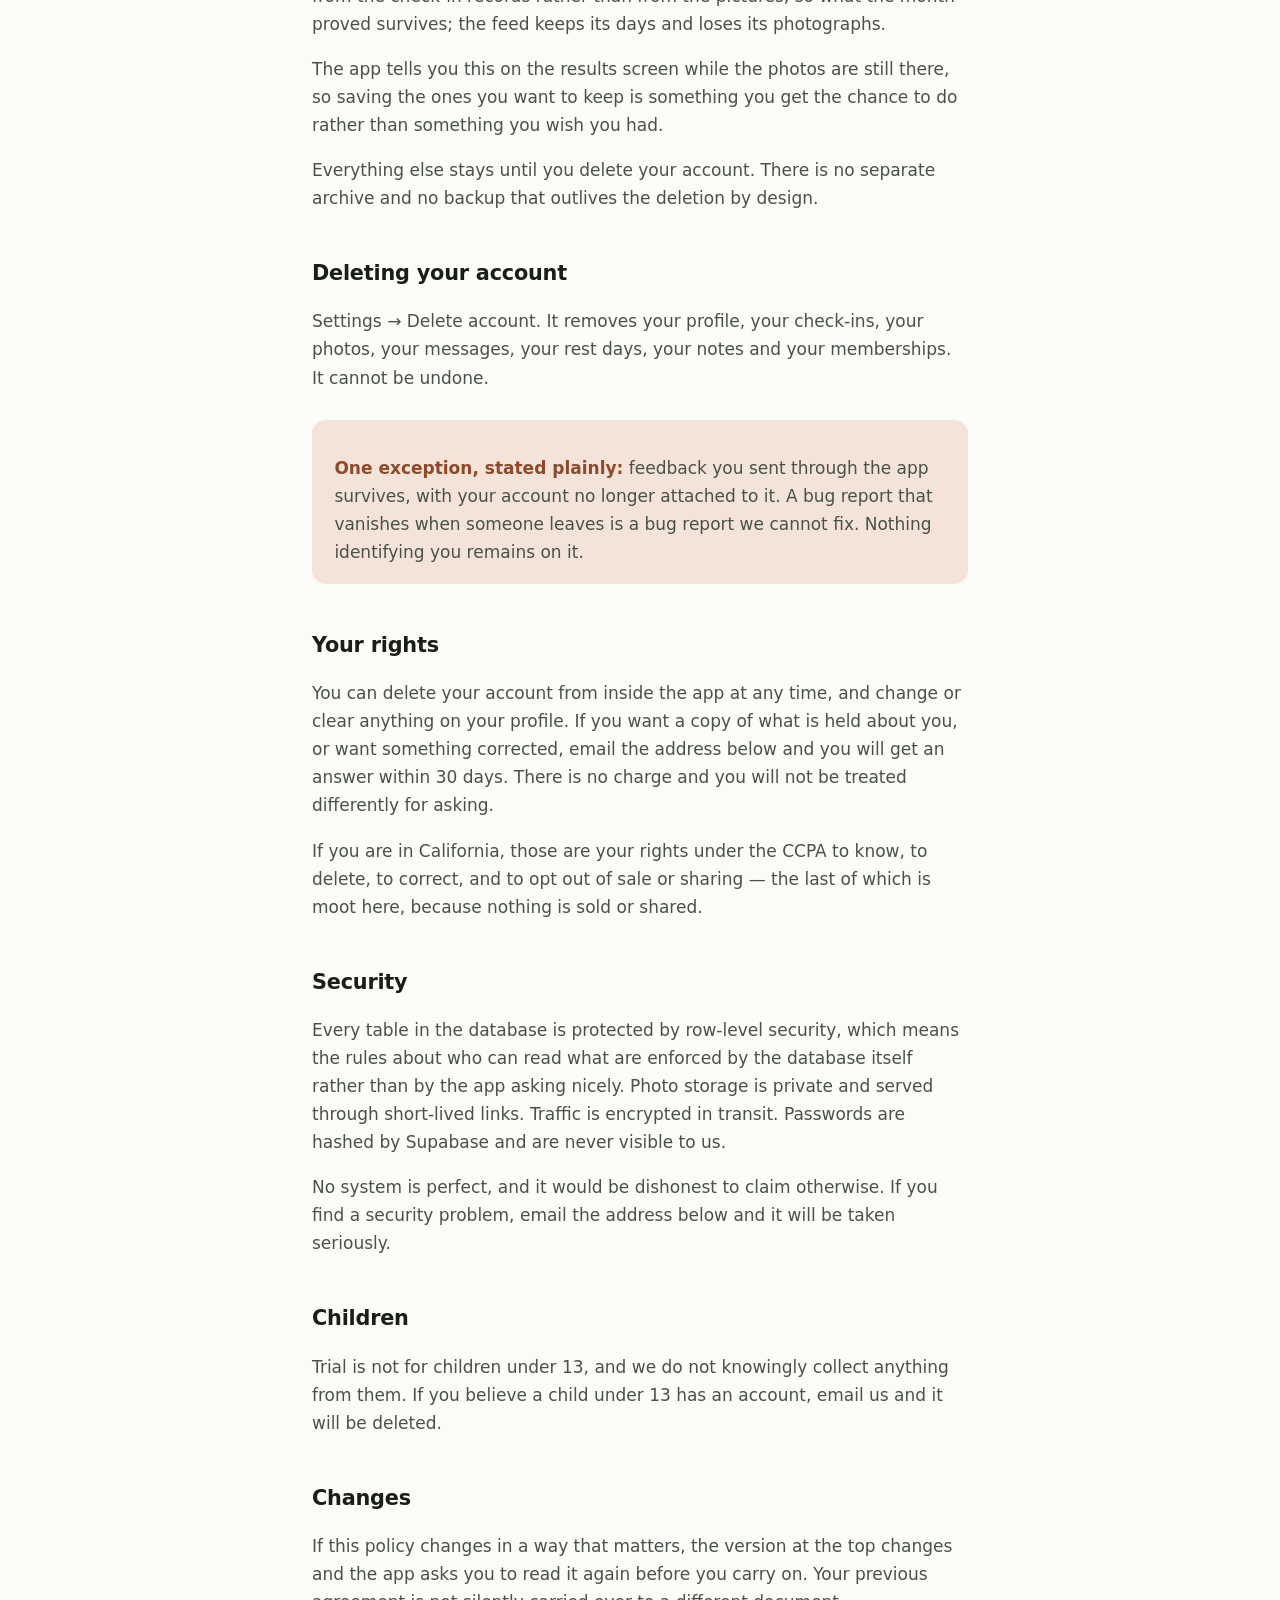
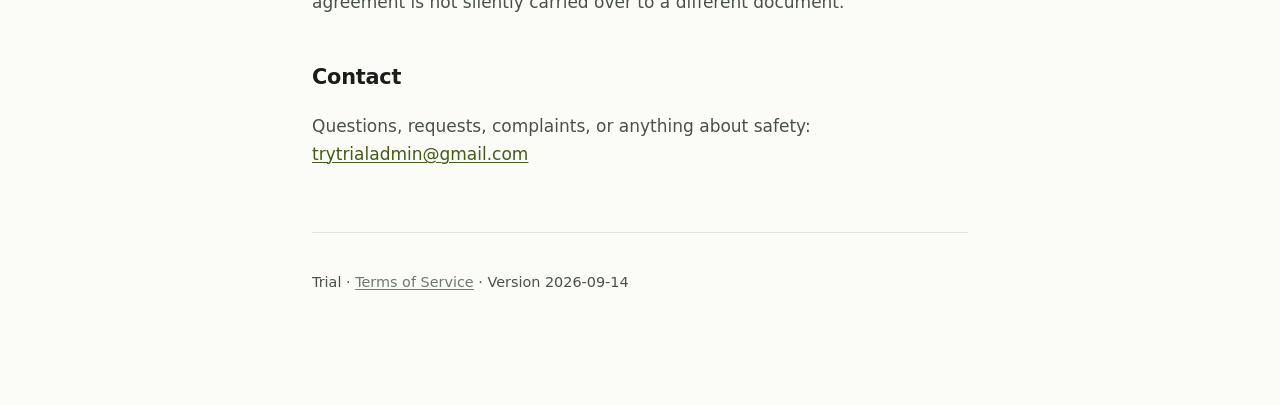
==== commit 684a4fc2: "Privacy: proof lasts a week, not three days" ====
--- a/privacy.html
+++ b/privacy.html
@@ -143,7 +143,7 @@
   outside the Trial immediately, whatever the host has approved.</p>
 </div>
 <p>Your photos are never used to train any model, never sold, and never shown to anyone
-outside the rules above — and they are deleted three days after the Trial ends, which is
+outside the rules above — and they are deleted a week after the Trial ends, which is
 described under <em>How long we keep things</em> below.</p>
 
 <h2>Who else can see your information</h2>
@@ -184,7 +184,7 @@
 </ul>
 
 <h2>How long we keep things</h2>
-<p><strong>Check-in photos are removed three days after the Trial they belong to
+<p><strong>Check-in photos are removed a week after the Trial they belong to
 ends.</strong> Not archived somewhere else — deleted from storage. Your streaks, your
 adherence, the chart and the shareable result card are all worked out from the check-in
 records rather than from the pictures, so what the month proved survives; the feed keeps
